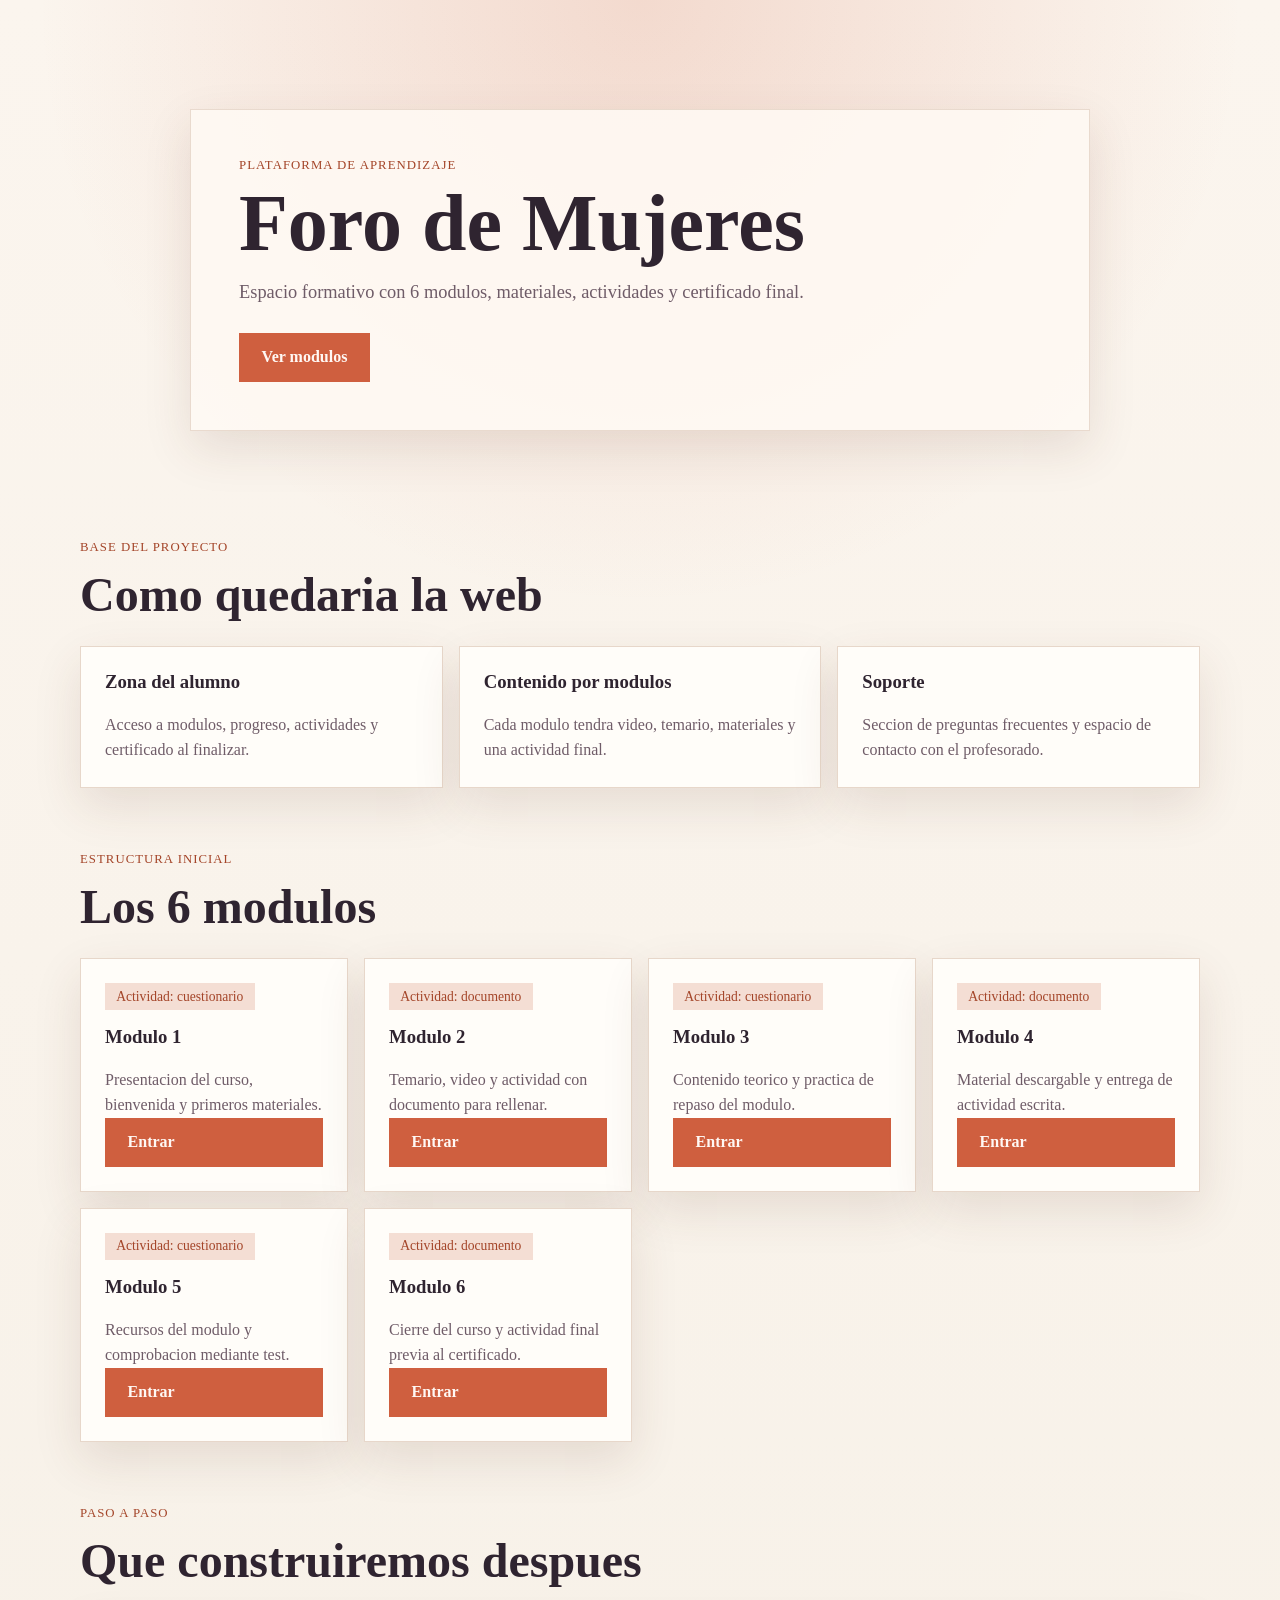
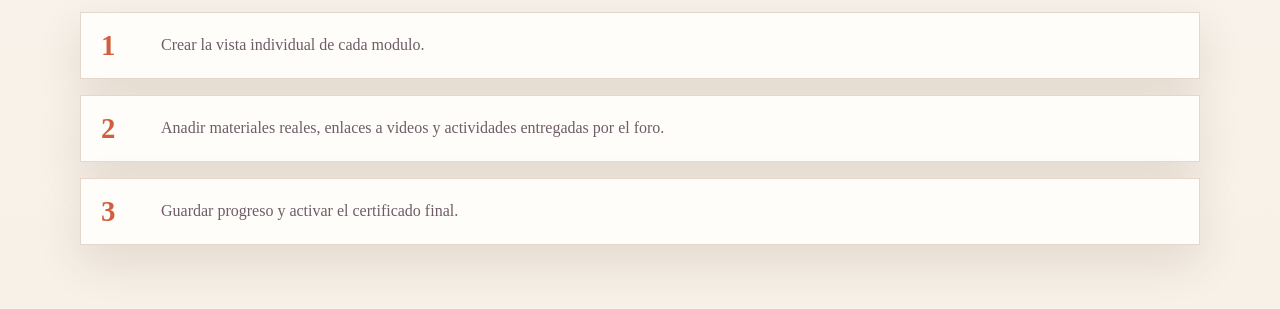
==== index.html @ 3412e634 "PRIMERA SUBIDA DEL PROYECTO" ====
<!DOCTYPE html>
<html lang="es">
<head>
  <meta charset="UTF-8">
  <meta name="viewport" content="width=device-width, initial-scale=1.0">
  <title>Foro de Mujeres | Plataforma Formativa</title>
  <link rel="stylesheet" href="css/styles.css">
</head>
<body>
  <header class="hero hero--small">
    <div class="hero__content">
      <p class="eyebrow">Plataforma de aprendizaje</p>
      <h1>Foro de Mujeres</h1>
      <p class="hero__text">
        Espacio formativo con 6 modulos, materiales, actividades y certificado final.
      </p>
      <a class="button" href="#modulos">Ver modulos</a>
    </div>
  </header>

  <main>
    <section class="section intro">
      <div class="section__heading">
        <p class="section__eyebrow">Base del proyecto</p>
        <h2>Como quedaria la web</h2>
      </div>
      <div class="intro__grid">
        <article class="card">
          <h3>Zona del alumno</h3>
          <p>Acceso a modulos, progreso, actividades y certificado al finalizar.</p>
        </article>
        <article class="card">
          <h3>Contenido por modulos</h3>
          <p>Cada modulo tendra video, temario, materiales y una actividad final.</p>
        </article>
        <article class="card">
          <h3>Soporte</h3>
          <p>Seccion de preguntas frecuentes y espacio de contacto con el profesorado.</p>
        </article>
      </div>
    </section>

    <section class="section modules" id="modulos">
      <div class="section__heading">
        <p class="section__eyebrow">Estructura inicial</p>
        <h2>Los 6 modulos</h2>
      </div>
      <div class="modules__grid" id="modulesGrid"></div>
    </section>

    <section class="section workflow">
      <div class="section__heading">
        <p class="section__eyebrow">Paso a paso</p>
        <h2>Que construiremos despues</h2>
      </div>
      <div class="workflow__list">
        <div class="workflow__item">
          <span>1</span>
          <p>Crear la vista individual de cada modulo.</p>
        </div>
        <div class="workflow__item">
          <span>2</span>
          <p>Anadir materiales reales, enlaces a videos y actividades entregadas por el foro.</p>
        </div>
        <div class="workflow__item">
          <span>3</span>
          <p>Guardar progreso y activar el certificado final.</p>
        </div>
      </div>
    </section>
  </main>

  <script src="js/modules-data.js"></script>
  <script src="js/app.js"></script>
</body>
</html>
---- css/styles.css ----
:root {
  --bg: #f7f1e8;
  --panel: #fffaf4;
  --card: #fffdf9;
  --text: #2f2430;
  --muted: #6f5c68;
  --accent: #cf5f3f;
  --accent-dark: #a44529;
  --line: #e7d7ca;
  --shadow: 0 18px 45px rgba(90, 49, 32, 0.12);
}

* {
  box-sizing: border-box;
}

body {
  margin: 0;
  font-family: Georgia, "Times New Roman", serif;
  color: var(--text);
  background:
    radial-gradient(circle at top, rgba(207, 95, 63, 0.18), transparent 30%),
    linear-gradient(180deg, #fbf5ee 0%, var(--bg) 100%);
}

a {
  color: inherit;
  text-decoration: none;
}

h1,
h2,
h3,
p {
  margin-top: 0;
}

.hero {
  min-height: 72vh;
  display: grid;
  place-items: center;
  padding: 3rem 1.5rem;
}

.hero--small {
  min-height: 60vh;
}

.hero__content {
  width: min(900px, 100%);
  background: rgba(255, 250, 244, 0.88);
  border: 1px solid rgba(231, 215, 202, 0.9);
  box-shadow: var(--shadow);
  padding: 3rem;
}

.eyebrow,
.section__eyebrow {
  margin: 0 0 0.75rem;
  text-transform: uppercase;
  letter-spacing: 0.08em;
  font-size: 0.8rem;
  color: var(--accent-dark);
}

h1 {
  font-size: clamp(2.6rem, 7vw, 5rem);
  line-height: 0.95;
  margin-bottom: 1rem;
}

h2 {
  font-size: clamp(1.8rem, 4vw, 3rem);
}

.hero__text {
  max-width: 44rem;
  font-size: 1.15rem;
  line-height: 1.7;
  color: var(--muted);
  margin-bottom: 1.5rem;
}

.button {
  display: inline-block;
  padding: 0.9rem 1.35rem;
  background: var(--accent);
  color: #fff8f4;
  font-weight: bold;
  border: 1px solid transparent;
  cursor: pointer;
}

.button--light {
  background: transparent;
  color: var(--accent-dark);
  border-color: var(--line);
}

.section {
  width: min(1120px, calc(100% - 2rem));
  margin: 0 auto 4rem;
}

.section__heading {
  margin-bottom: 1.5rem;
}

.section__heading h2 {
  margin-bottom: 0;
}

.intro__grid,
.modules__grid,
.module-layout {
  display: grid;
  grid-template-columns: repeat(auto-fit, minmax(220px, 1fr));
  gap: 1rem;
}

.card,
.module-card,
.workflow__item,
.content-panel,
.status-card {
  background: var(--card);
  border: 1px solid var(--line);
  box-shadow: var(--shadow);
}

.card,
.module-card,
.content-panel,
.status-card {
  padding: 1.5rem;
}

.card p,
.module-card p,
.workflow__item p,
.content-panel p,
.status-card p {
  color: var(--muted);
  line-height: 1.6;
  margin-bottom: 0;
}

.module-card {
  min-height: 220px;
  display: flex;
  flex-direction: column;
  justify-content: space-between;
}

.module-card__badge {
  display: inline-block;
  width: fit-content;
  padding: 0.35rem 0.7rem;
  background: #f4ded4;
  color: var(--accent-dark);
  font-size: 0.85rem;
  margin-bottom: 1rem;
}

.workflow__list {
  display: grid;
  gap: 1rem;
}

.workflow__item {
  display: grid;
  grid-template-columns: 60px 1fr;
  align-items: center;
  padding: 1rem 1.25rem;
}

.workflow__item span {
  font-size: 1.8rem;
  color: var(--accent);
  font-weight: bold;
}

.module-page {
  padding: 2rem 0 3rem;
}

.back-link {
  display: inline-block;
  margin-bottom: 1.5rem;
  color: var(--accent-dark);
  font-weight: bold;
}

.module-detail__hero {
  display: grid;
  grid-template-columns: 2fr 1fr;
  gap: 1rem;
  align-items: start;
}

.status-card__label {
  text-transform: uppercase;
  letter-spacing: 0.08em;
  font-size: 0.8rem;
  margin-bottom: 0.5rem;
}

.content-panel--wide {
  grid-column: 1 / -1;
}

.placeholder-box,
.activity-box {
  margin-top: 1rem;
  padding: 1.25rem;
  border: 1px dashed var(--line);
  background: var(--panel);
}

.link-list {
  display: flex;
  flex-wrap: wrap;
  gap: 0.75rem;
  margin-top: 1rem;
}

@media (max-width: 700px) {
  .hero__content {
    padding: 2rem 1.5rem;
  }

  .workflow__item,
  .module-detail__hero {
    grid-template-columns: 1fr;
    gap: 0.75rem;
  }
}
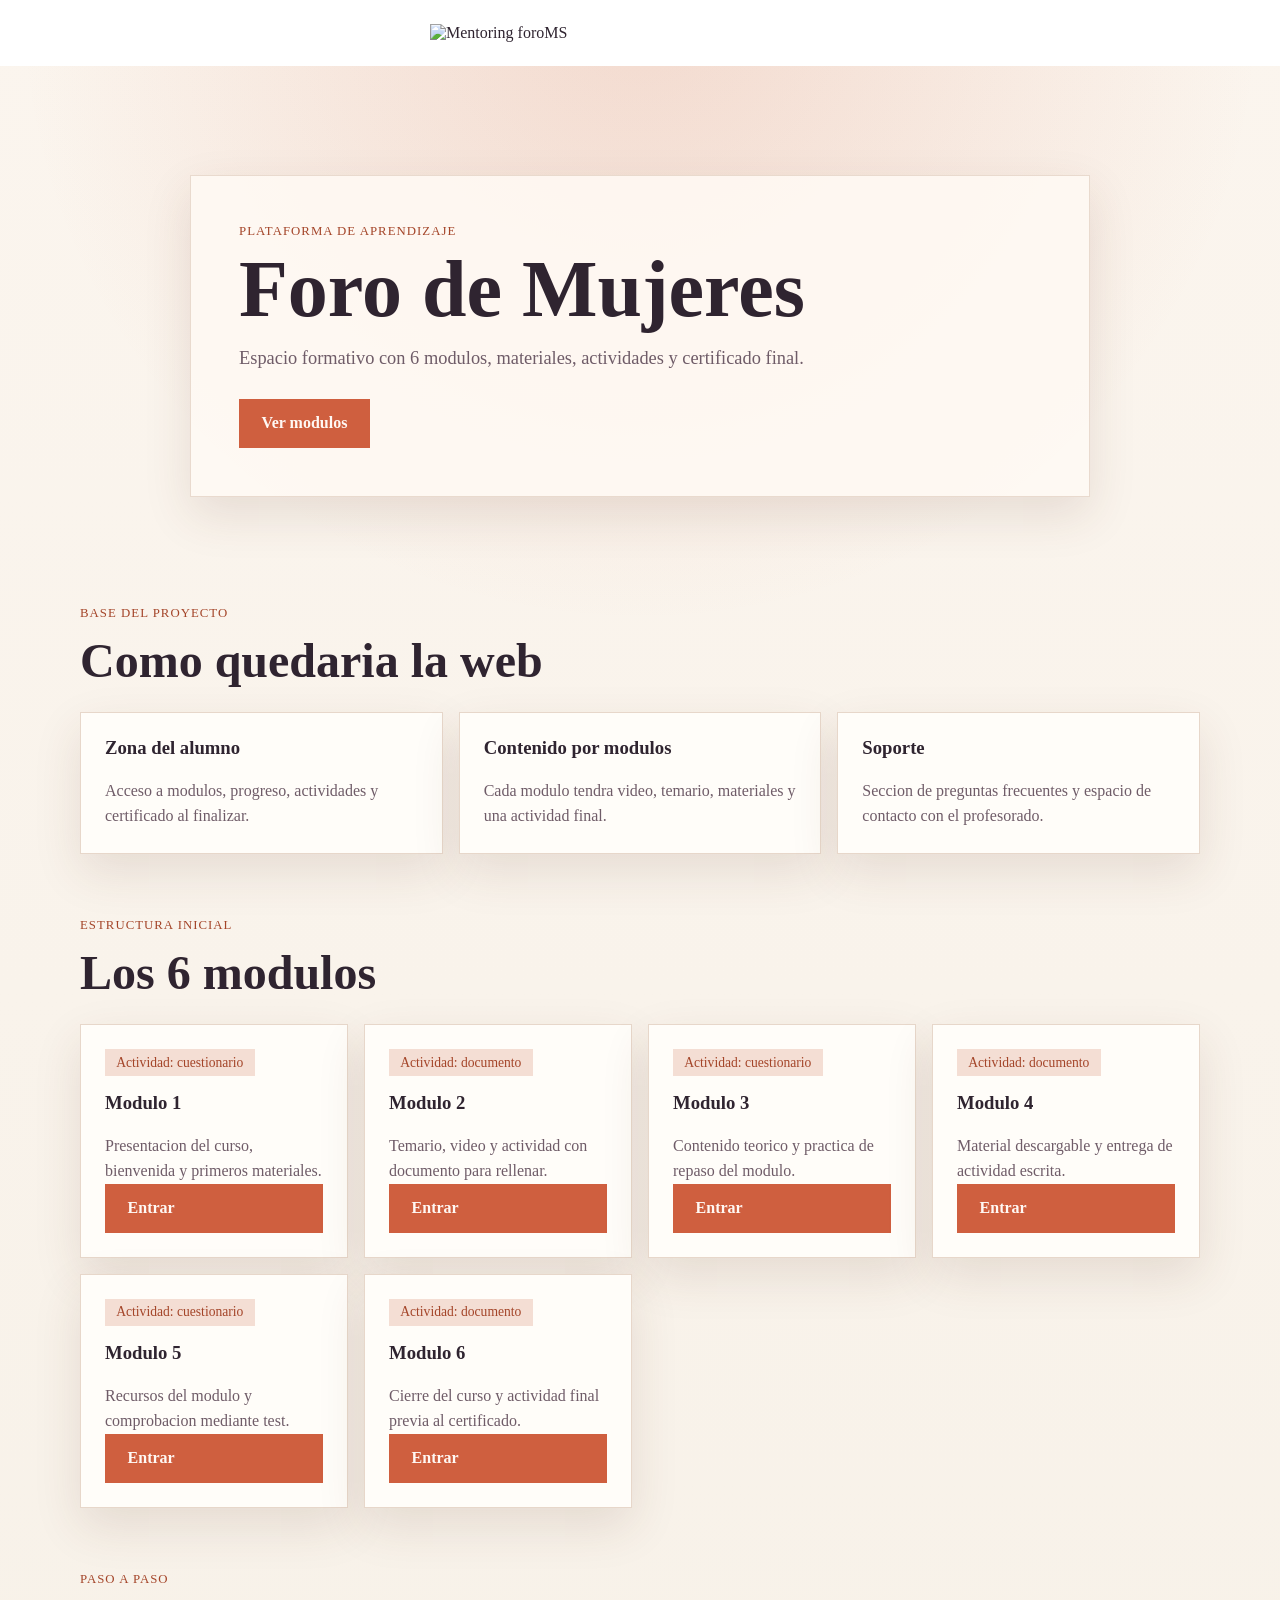
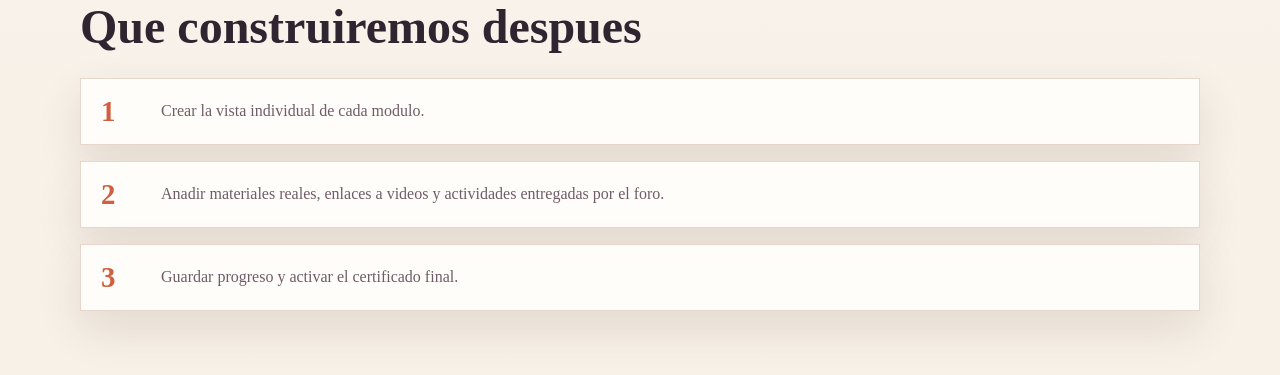
==== commit dd9c5163: "logo" ====
--- a/index.html
+++ b/index.html
@@ -5,8 +5,13 @@
   <meta name="viewport" content="width=device-width, initial-scale=1.0">
   <title>Foro de Mujeres | Plataforma Formativa</title>
   <link rel="stylesheet" href="css/styles.css">
+  <link rel="icon" type="image/jpeg" href="file:///E:/Users/mipc/Pictures/foroms.jpeg">
+  <link rel="apple-touch-icon" href="file:///E:/Users/mipc/Pictures/foroms.jpeg">
 </head>
 <body>
+  <header style="display:flex;justify-content:center;align-items:center;padding:24px 16px;background:#fff;">
+    <img src="file:///E:/Users/mipc/Pictures/foroms.jpeg" alt="Mentoring foroMS" style="width:min(100%,420px);height:auto;display:block;">
+  </header>
   <header class="hero hero--small">
     <div class="hero__content">
       <p class="eyebrow">Plataforma de aprendizaje</p>
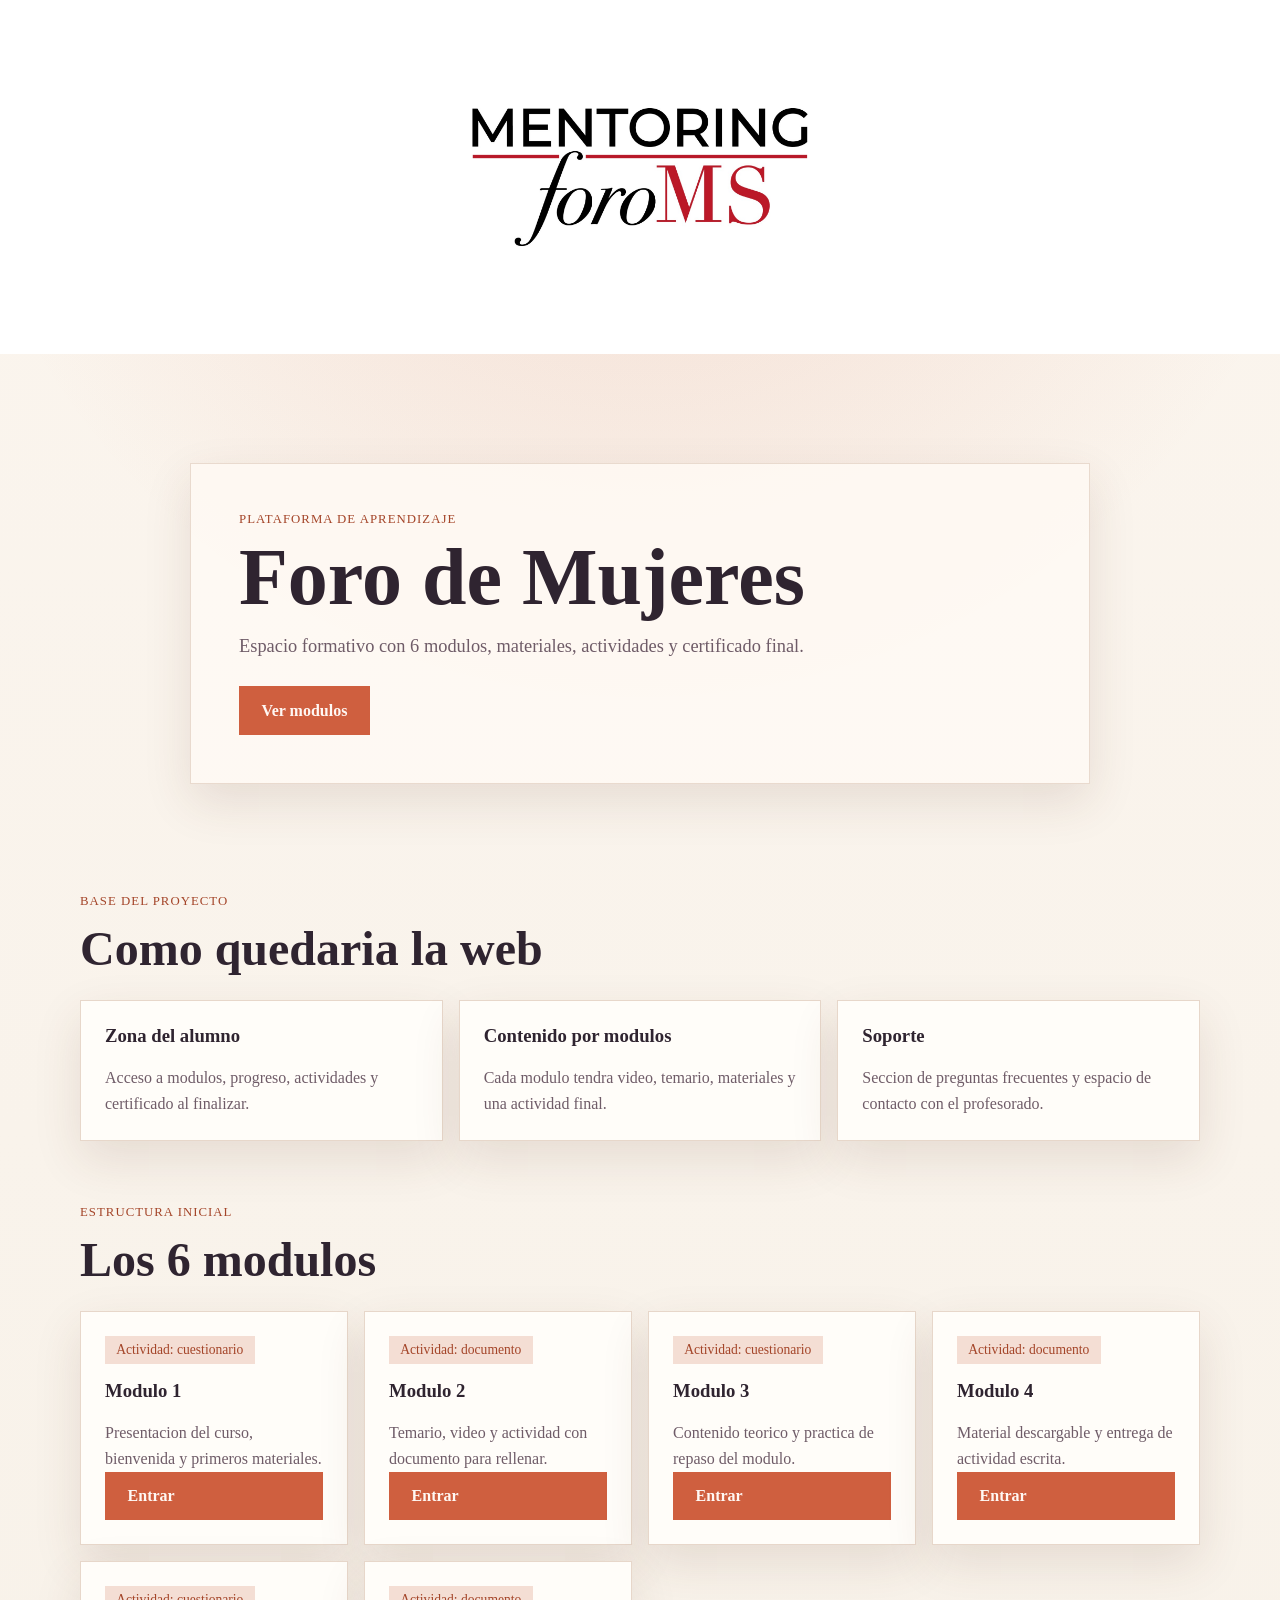
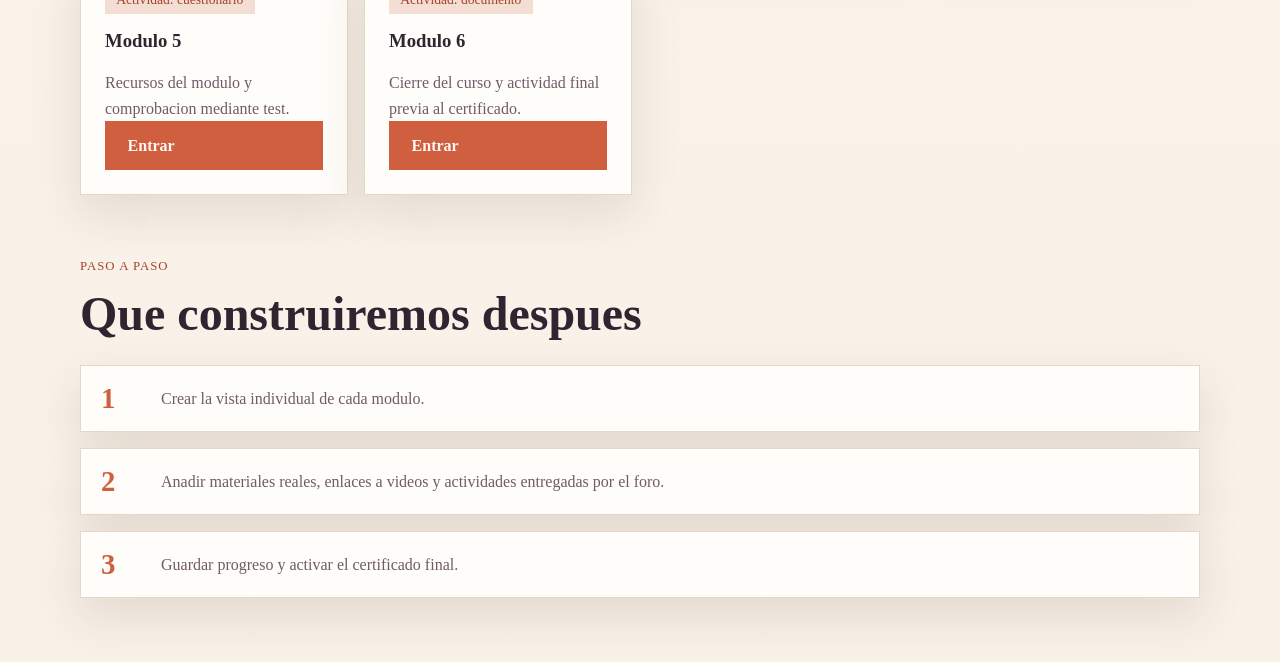
==== commit 63c3090c: "hola" ====
--- a/index.html
+++ b/index.html
@@ -5,12 +5,12 @@
   <meta name="viewport" content="width=device-width, initial-scale=1.0">
   <title>Foro de Mujeres | Plataforma Formativa</title>
   <link rel="stylesheet" href="css/styles.css">
-  <link rel="icon" type="image/jpeg" href="file:///E:/Users/mipc/Pictures/foroms.jpeg">
-  <link rel="apple-touch-icon" href="file:///E:/Users/mipc/Pictures/foroms.jpeg">
+  <link rel="icon" type="image/jpeg" href="src/foroms.jpeg">
+  <link rel="apple-touch-icon" href="src/foroms.jpeg">
 </head>
 <body>
   <header style="display:flex;justify-content:center;align-items:center;padding:24px 16px;background:#fff;">
-    <img src="file:///E:/Users/mipc/Pictures/foroms.jpeg" alt="Mentoring foroMS" style="width:min(100%,420px);height:auto;display:block;">
+    <img src="src/foroms.jpeg" alt="Mentoring foroMS" style="width:min(100%,420px);height:auto;display:block;">
   </header>
   <header class="hero hero--small">
     <div class="hero__content">
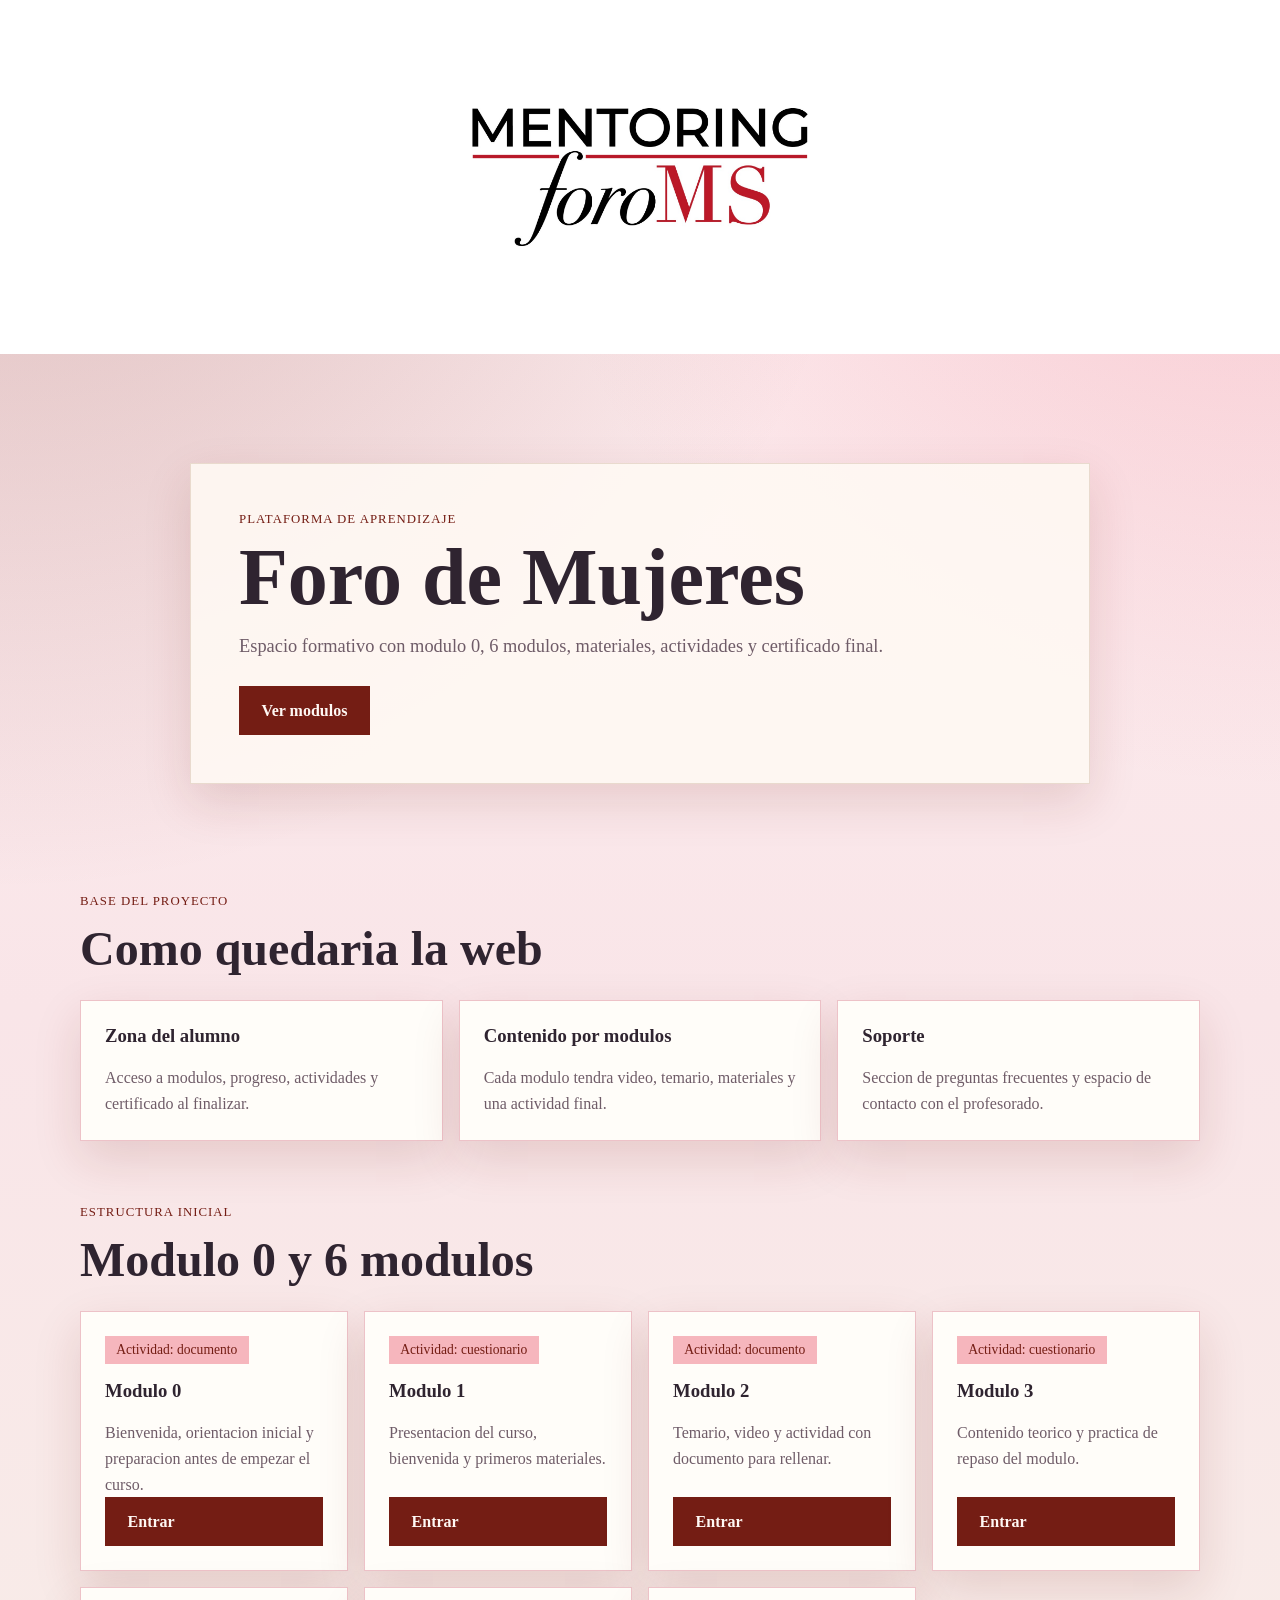
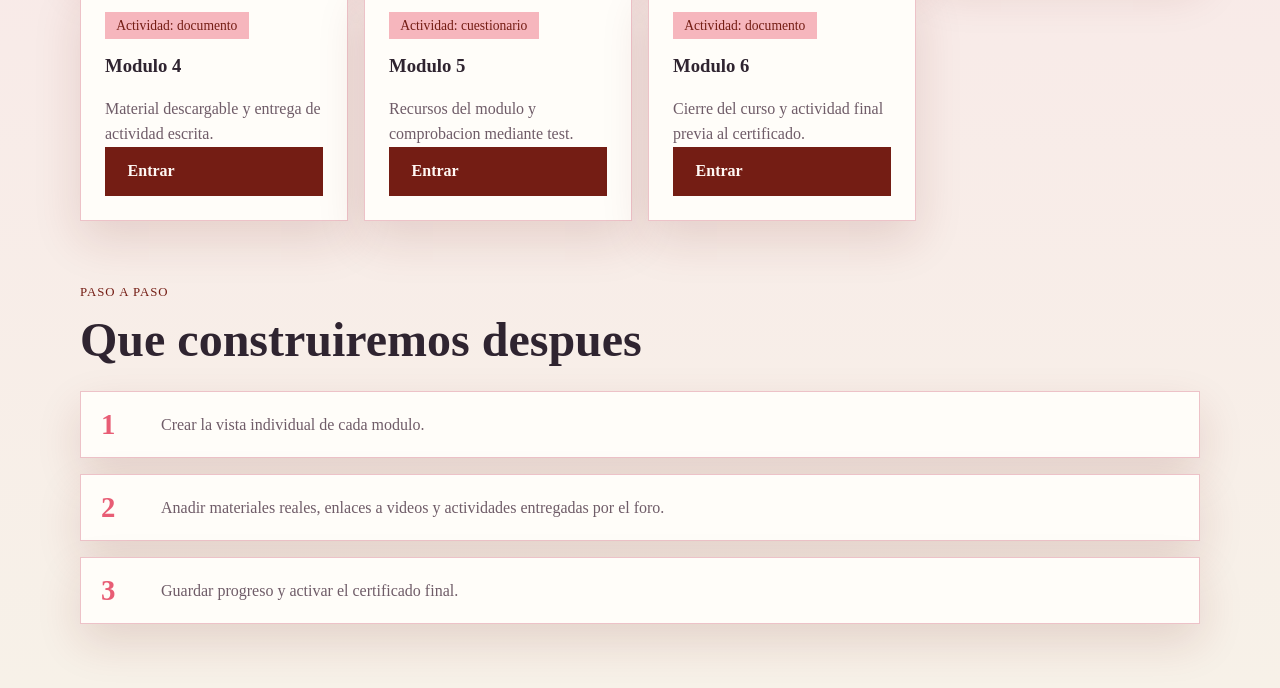
==== commit 4e679b46: "modulos" ====
--- a/index.html
+++ b/index.html
@@ -17,7 +17,7 @@
       <p class="eyebrow">Plataforma de aprendizaje</p>
       <h1>Foro de Mujeres</h1>
       <p class="hero__text">
-        Espacio formativo con 6 modulos, materiales, actividades y certificado final.
+        Espacio formativo con modulo 0, 6 modulos, materiales, actividades y certificado final.
       </p>
       <a class="button" href="#modulos">Ver modulos</a>
     </div>
@@ -48,7 +48,7 @@
     <section class="section modules" id="modulos">
       <div class="section__heading">
         <p class="section__eyebrow">Estructura inicial</p>
-        <h2>Los 6 modulos</h2>
+        <h2>Modulo 0 y 6 modulos</h2>
       </div>
       <div class="modules__grid" id="modulesGrid"></div>
     </section>
--- a/css/styles.css
+++ b/css/styles.css
@@ -4,10 +4,12 @@
   --card: #fffdf9;
   --text: #2f2430;
   --muted: #6f5c68;
-  --accent: #cf5f3f;
-  --accent-dark: #a44529;
-  --line: #e7d7ca;
-  --shadow: 0 18px 45px rgba(90, 49, 32, 0.12);
+  --accent: #741D14;
+  --accent-dark: #741D14;
+  --accent-soft: #f6b6bd;
+  --accent-bright: #e85d75;
+  --line: #edc2c8;
+  --shadow: 0 18px 45px rgba(116, 29, 20, 0.14);
 }
 
 * {
@@ -19,8 +21,9 @@
   font-family: Georgia, "Times New Roman", serif;
   color: var(--text);
   background:
-    radial-gradient(circle at top, rgba(207, 95, 63, 0.18), transparent 30%),
-    linear-gradient(180deg, #fbf5ee 0%, var(--bg) 100%);
+    radial-gradient(circle at top left, rgba(116, 29, 20, 0.26), transparent 34%),
+    radial-gradient(circle at top right, rgba(232, 93, 117, 0.3), transparent 30%),
+    linear-gradient(180deg, #fff0f2 0%, #f9e5e8 44%, var(--bg) 100%);
 }
 
 a {
@@ -156,7 +159,7 @@
   display: inline-block;
   width: fit-content;
   padding: 0.35rem 0.7rem;
-  background: #f4ded4;
+  background: var(--accent-soft);
   color: var(--accent-dark);
   font-size: 0.85rem;
   margin-bottom: 1rem;
@@ -176,7 +179,7 @@
 
 .workflow__item span {
   font-size: 1.8rem;
-  color: var(--accent);
+  color: var(--accent-bright);
   font-weight: bold;
 }
 
@@ -224,6 +227,83 @@
   margin-top: 1rem;
 }
 
+.module-sections {
+  display: grid;
+  gap: 0.75rem;
+  margin-top: 1rem;
+}
+
+.module-section {
+  display: grid;
+  grid-template-columns: 42px 1fr auto;
+  gap: 1rem;
+  align-items: center;
+  padding: 1rem;
+  background: linear-gradient(90deg, #fff7f8 0%, var(--panel) 100%);
+  border: 1px solid var(--line);
+}
+
+.module-section__icon {
+  width: 32px;
+  height: 26px;
+  border: 2px solid var(--accent-dark);
+  border-radius: 3px;
+  position: relative;
+}
+
+.module-section__icon::before {
+  content: "";
+  position: absolute;
+  top: -7px;
+  left: 4px;
+  width: 14px;
+  height: 7px;
+  background: var(--accent-dark);
+  border-radius: 3px 3px 0 0;
+}
+
+.module-section h3 {
+  margin-bottom: 0.35rem;
+  font-size: 1.1rem;
+}
+
+.module-section p {
+  color: var(--muted);
+  line-height: 1.5;
+  margin-bottom: 0;
+}
+
+.module-section__content {
+  min-width: 0;
+}
+
+.resource-list {
+  display: grid;
+  gap: 0.5rem;
+  margin-top: 0.9rem;
+}
+
+.resource-link {
+  display: flex;
+  justify-content: space-between;
+  gap: 1rem;
+  align-items: center;
+  padding: 0.75rem 0.9rem;
+  background: #fff;
+  border: 1px solid var(--line);
+  color: var(--text);
+}
+
+.resource-link span {
+  overflow-wrap: anywhere;
+}
+
+.resource-link small {
+  flex: 0 0 auto;
+  color: var(--accent-dark);
+  font-weight: bold;
+}
+
 @media (max-width: 700px) {
   .hero__content {
     padding: 2rem 1.5rem;
@@ -234,4 +314,19 @@
     grid-template-columns: 1fr;
     gap: 0.75rem;
   }
-}
+
+  .module-section {
+    grid-template-columns: 34px 1fr;
+  }
+
+  .module-section .button {
+    grid-column: 1 / -1;
+    text-align: center;
+  }
+
+  .resource-link {
+    align-items: flex-start;
+    flex-direction: column;
+    gap: 0.35rem;
+  }
+}
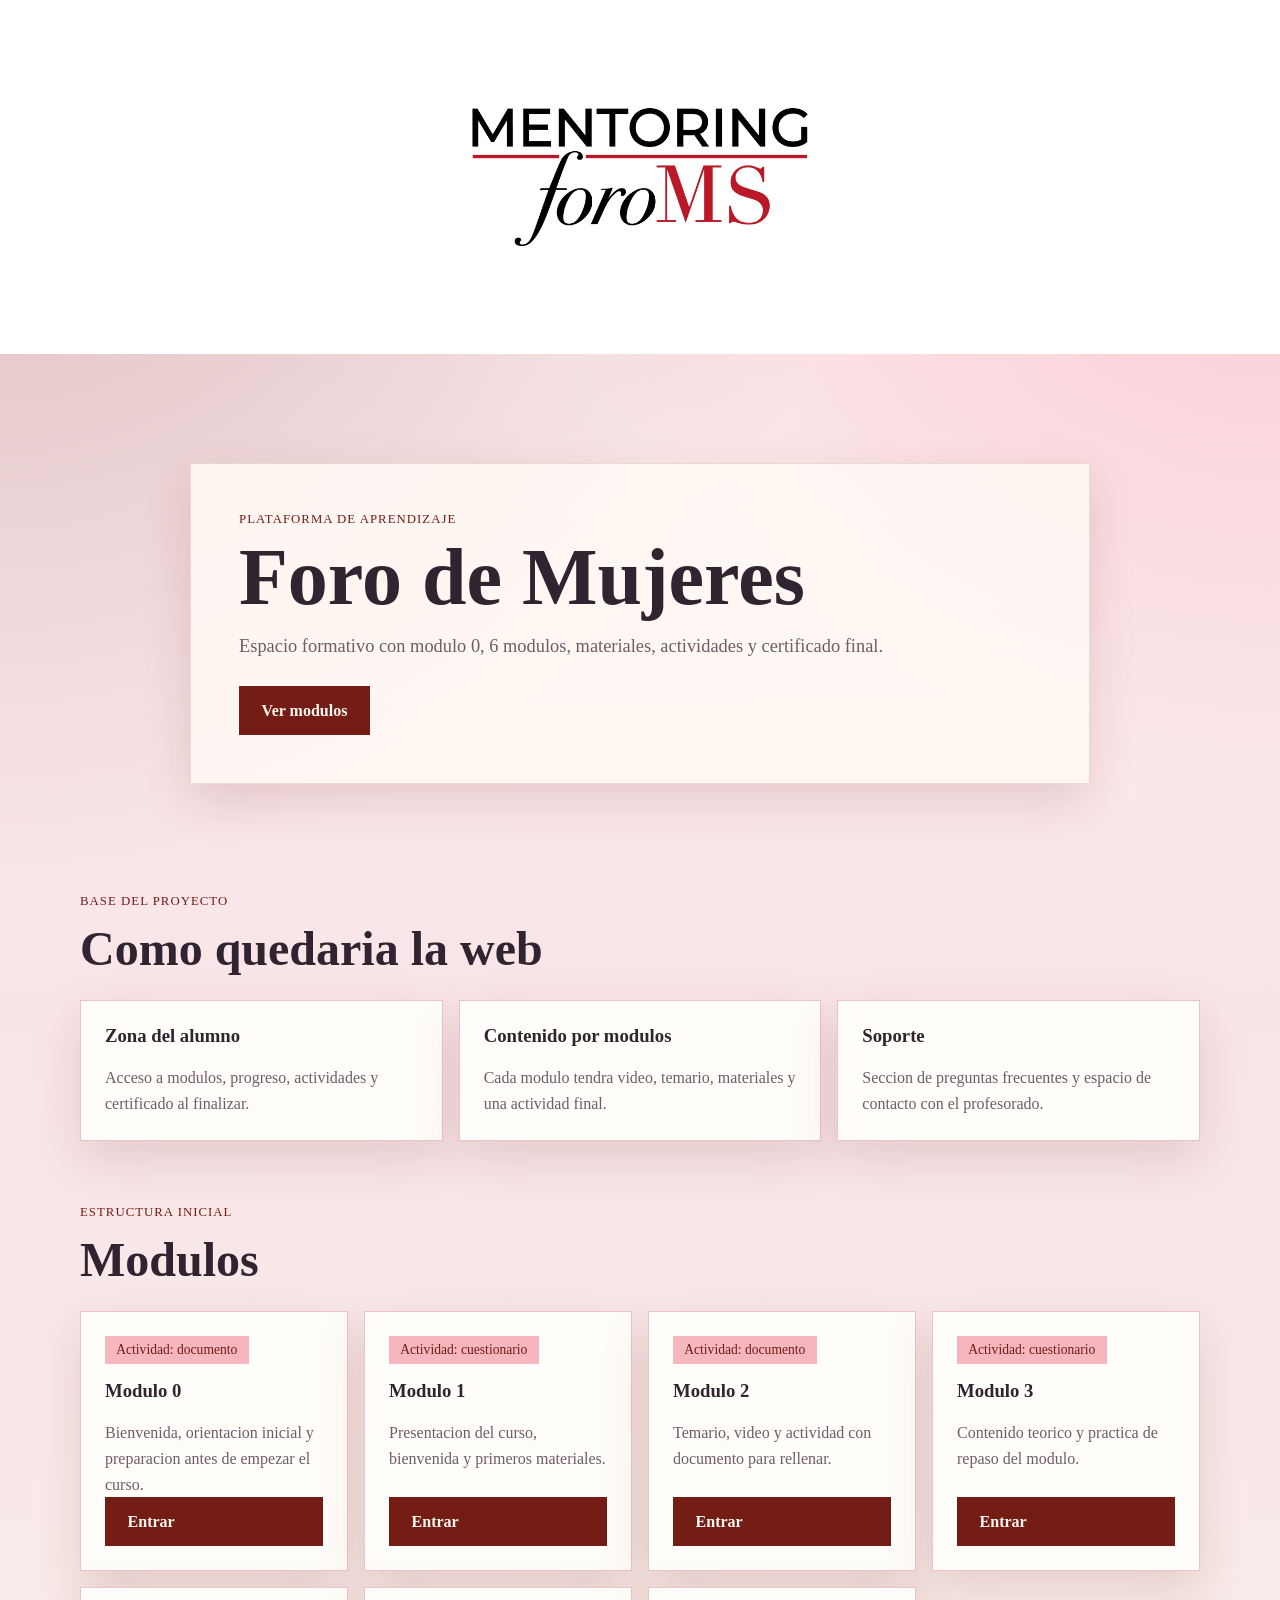
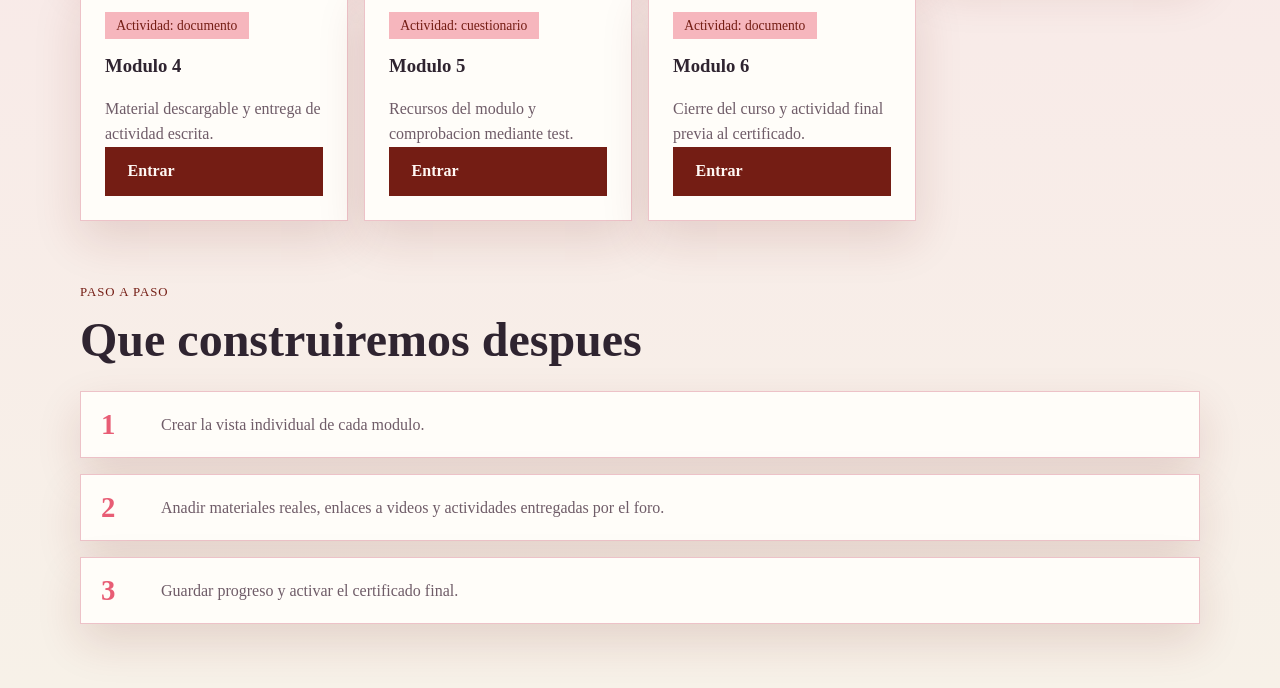
==== commit 5c122216: "modulo" ====
--- a/index.html
+++ b/index.html
@@ -48,7 +48,7 @@
     <section class="section modules" id="modulos">
       <div class="section__heading">
         <p class="section__eyebrow">Estructura inicial</p>
-        <h2>Modulo 0 y 6 modulos</h2>
+        <h2>Modulos </h2>
       </div>
       <div class="modules__grid" id="modulesGrid"></div>
     </section>
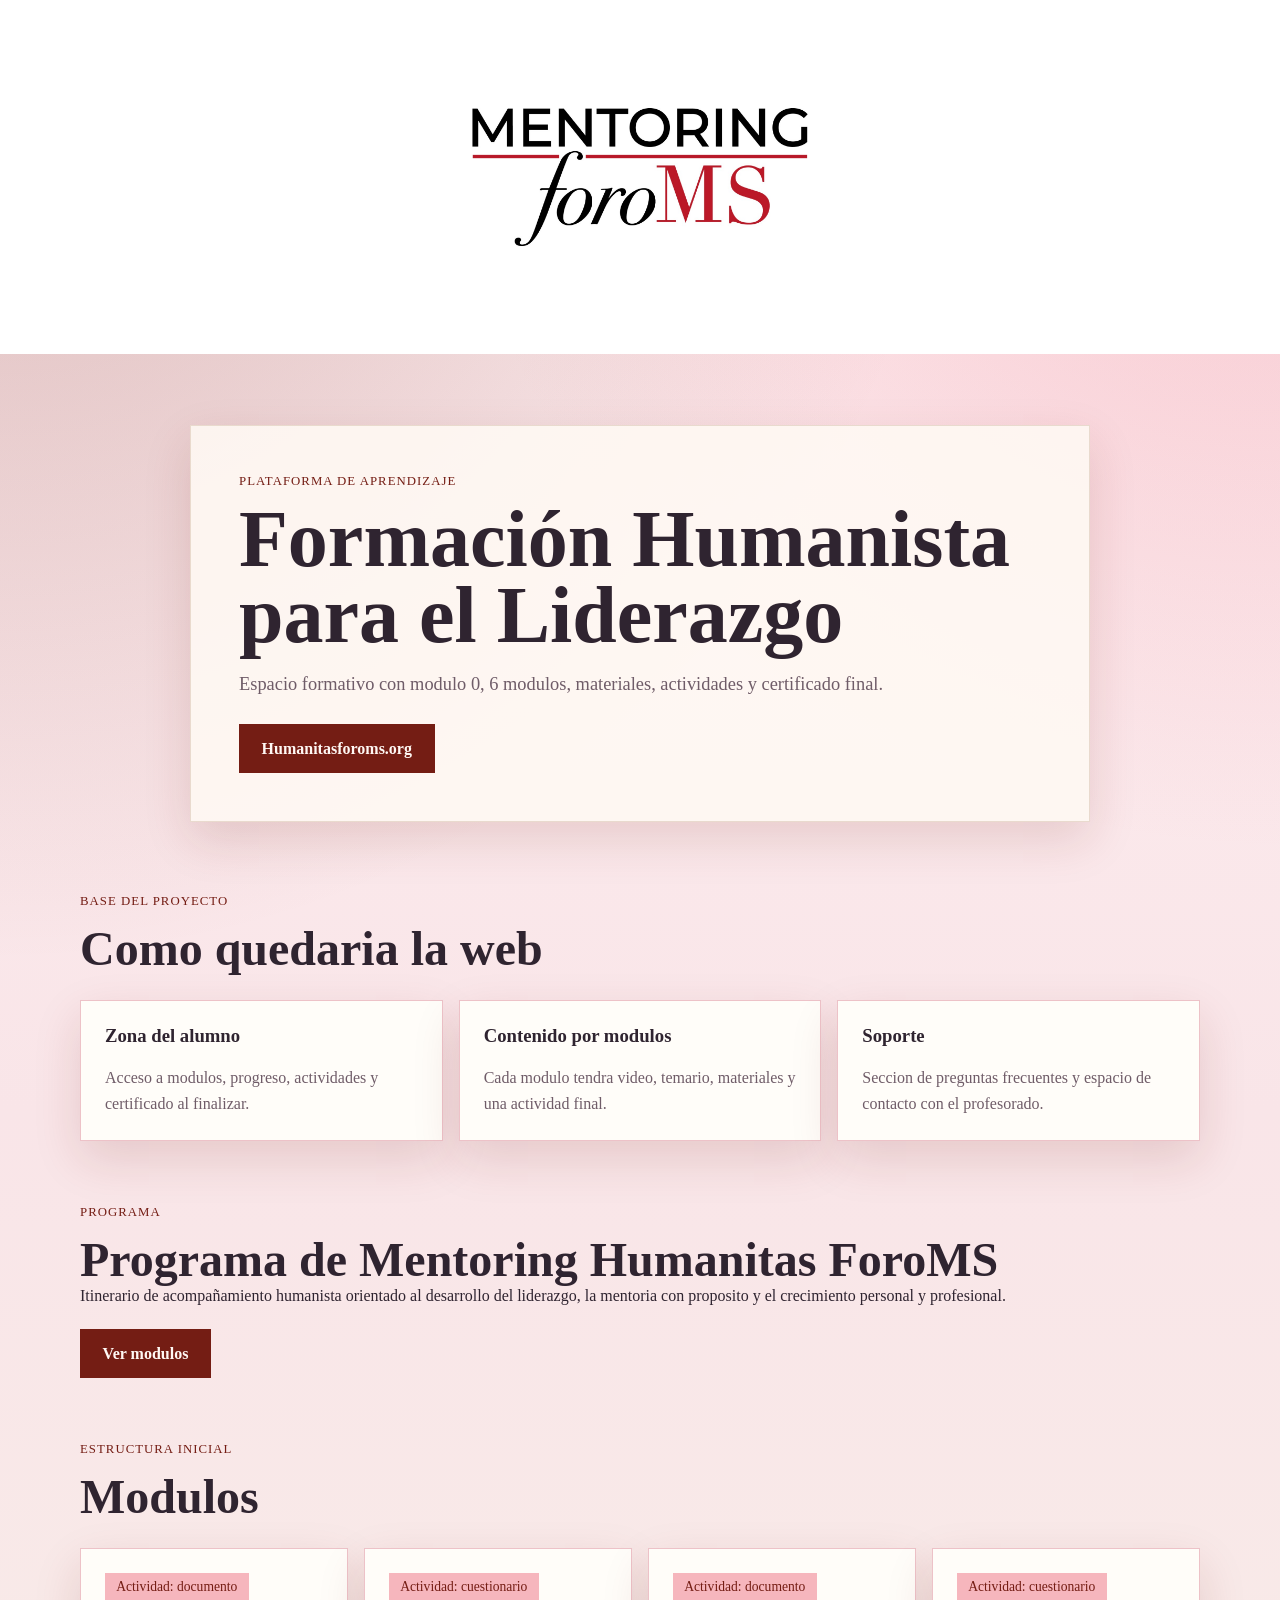
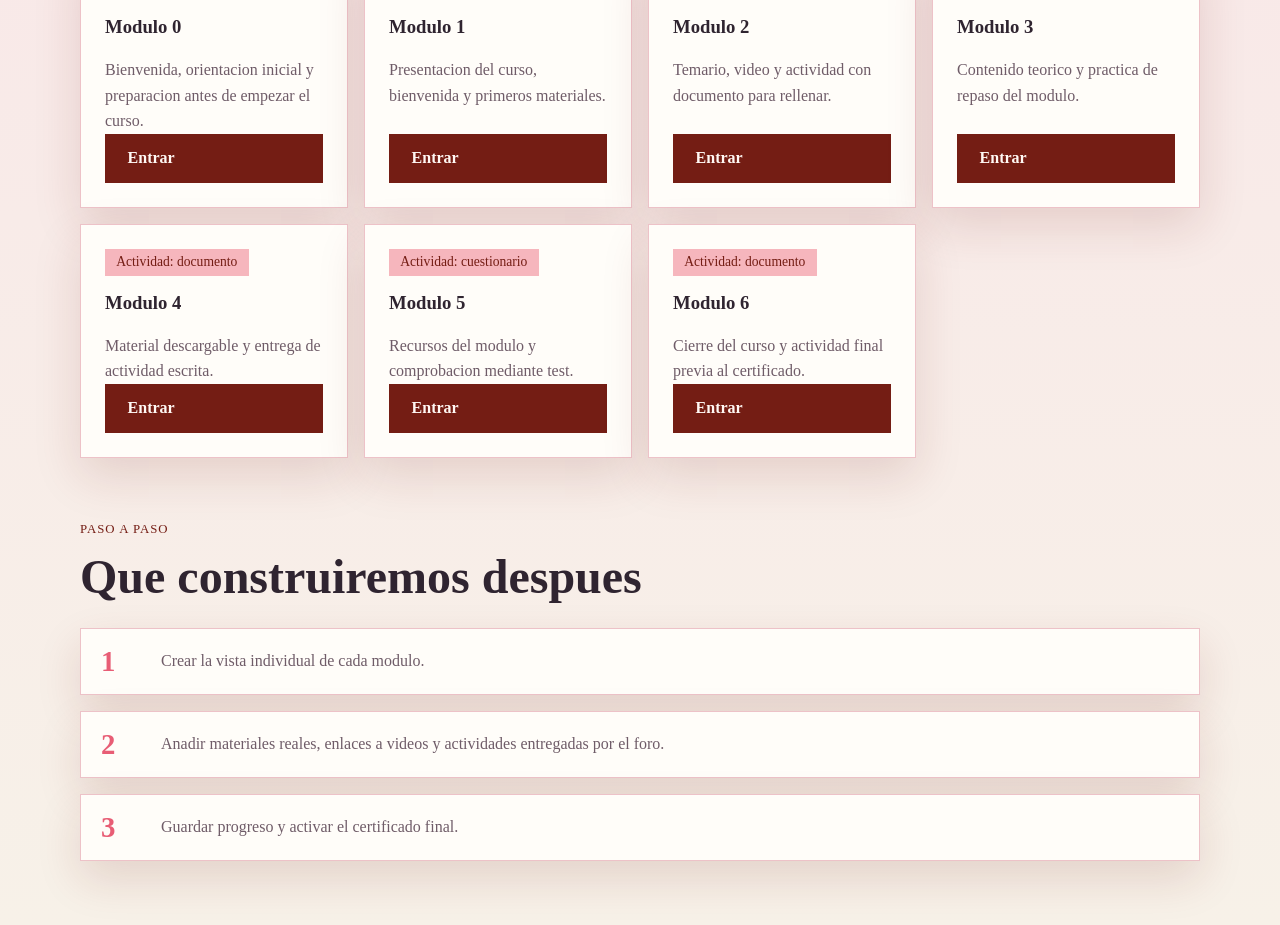
==== commit 66d93e45: "word y titulo" ====
--- a/index.html
+++ b/index.html
@@ -19,7 +19,7 @@
       <p class="hero__text">
         Espacio formativo con modulo 0, 6 modulos, materiales, actividades y certificado final.
       </p>
-      <a class="button" href="#modulos">Ver modulos</a>
+      <a class="button" href="#programa-mentoring">Ver programa</a>
     </div>
   </header>
 
@@ -43,6 +43,17 @@
           <p>Seccion de preguntas frecuentes y espacio de contacto con el profesorado.</p>
         </article>
       </div>
+    </section>
+
+    <section class="section program" id="programa-mentoring">
+      <div class="section__heading">
+        <p class="section__eyebrow">Programa</p>
+        <h2>Programa de Mentoring Humanitas ForoMS</h2>
+        <p>
+          Itinerario de acompañamiento humanista orientado al desarrollo del liderazgo, la mentoria con proposito y el crecimiento personal y profesional.
+        </p>
+      </div>
+      <a class="button" href="#modulos">Ver modulos</a>
     </section>
 
     <section class="section modules" id="modulos">
@@ -77,5 +88,14 @@
 
   <script src="js/modules-data.js"></script>
   <script src="js/app.js"></script>
+  <script>
+    document.title = "Humanitasforoms.org | Formación Humanista para el Liderazgo";
+    document.querySelector("h1").textContent = "Formación Humanista para el Liderazgo";
+
+    const platformName = document.querySelector(".site-logo, .logo, .brand, header a");
+    if (platformName) {
+      platformName.textContent = "Humanitasforoms.org";
+    }
+  </script>
 </body>
 </html>
--- a/css/styles.css
+++ b/css/styles.css
@@ -12,6 +12,81 @@
   --shadow: 0 18px 45px rgba(116, 29, 20, 0.14);
 }
 
+.word-viewer {
+  display: grid;
+  gap: 24px;
+}
+
+.word-viewer__header h1 {
+  margin-bottom: 0;
+}
+
+.word-viewer__status {
+  border: 1px solid rgba(21, 59, 50, 0.16);
+  border-radius: 8px;
+  background: #f6f0e8;
+  color: #31423b;
+  padding: 16px;
+}
+
+.word-viewer__status--error {
+  border-color: rgba(141, 47, 47, 0.24);
+  background: #fff1ed;
+  color: #7a2b24;
+}
+
+.word-viewer__content {
+  border: 1px solid rgba(21, 59, 50, 0.14);
+  border-radius: 8px;
+  background: #fffdf9;
+  color: #26342f;
+  line-height: 1.7;
+  padding: clamp(20px, 4vw, 48px);
+}
+
+.word-viewer__content:empty {
+  display: none;
+}
+
+.word-viewer__content h1,
+.word-viewer__content h2,
+.word-viewer__content h3 {
+  color: #153b32;
+  line-height: 1.2;
+}
+
+.word-viewer__content img {
+  max-width: 100%;
+  height: auto;
+}
+
+.word-viewer__content table {
+  width: 100%;
+  border-collapse: collapse;
+}
+
+.word-viewer__content td,
+.word-viewer__content th {
+  border: 1px solid rgba(21, 59, 50, 0.16);
+  padding: 8px;
+  vertical-align: top;
+}
+
+.resource-folder {
+  display: grid;
+  gap: 10px;
+  border: 1px solid rgba(21, 59, 50, 0.12);
+  border-radius: 8px;
+  background: rgba(246, 240, 232, 0.58);
+  padding: 12px;
+}
+
+.resource-folder h4 {
+  margin: 0;
+  color: #153b32;
+  font-size: 0.92rem;
+}
+
 * {
   box-sizing: border-box;
 }
